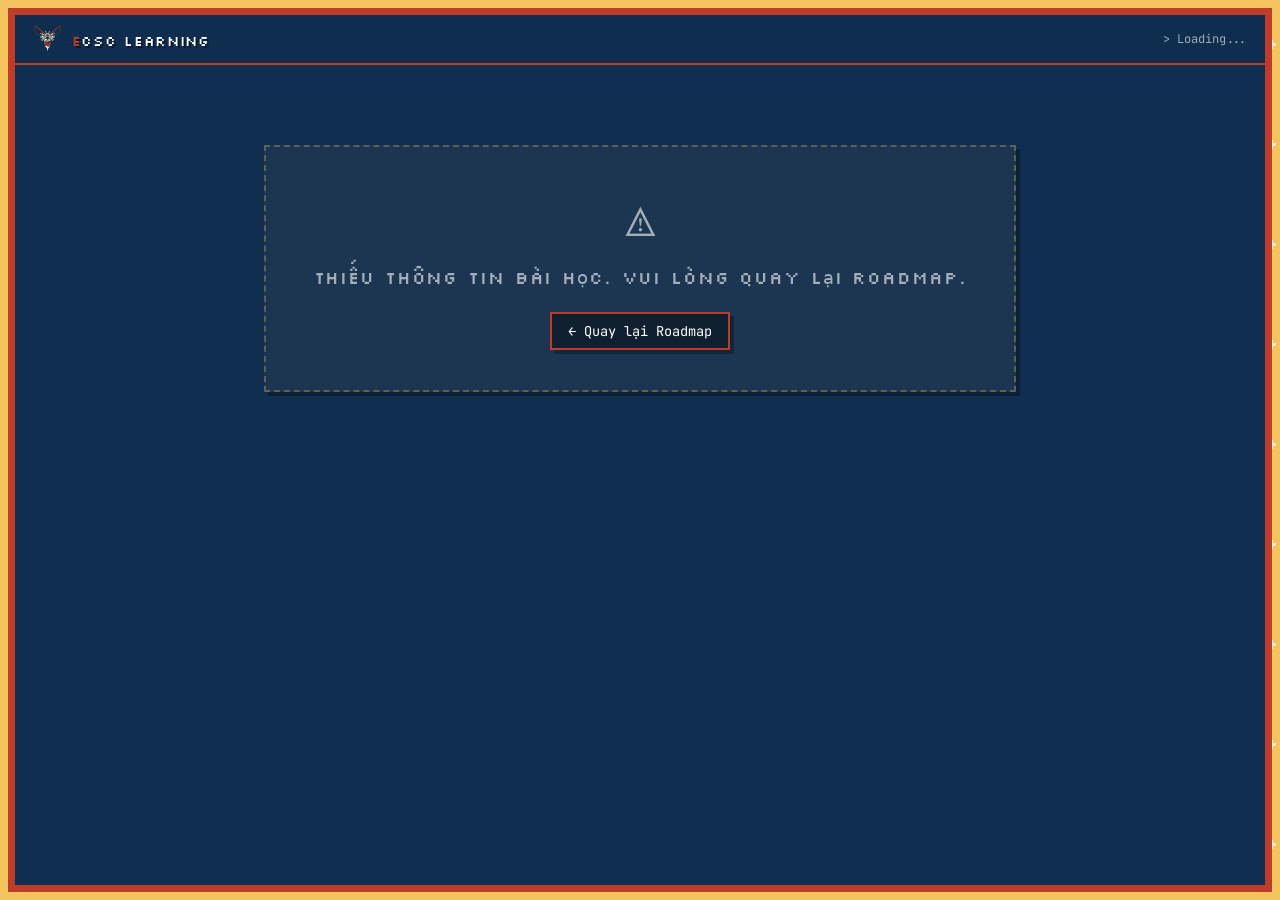
==== lesson.html @ df9f0fd7 "1st commit" ====
<!DOCTYPE html>
<html lang="vi">

<head>
    <meta charset="UTF-8">
    <meta name="viewport" content="width=device-width, initial-scale=1.0">
    <title>ECSC — Bài Giảng</title>
    <meta name="description" content="Bài giảng học tập — CLB ECSC EPU">

    <!-- Favicons -->
    <link rel="apple-touch-icon" sizes="180x180" href="assets/favicons/apple-touch-icon.png">
    <link rel="icon" type="image/png" sizes="32x32" href="assets/favicons/favicon-32x32.png">
    <link rel="icon" type="image/png" sizes="16x16" href="assets/favicons/favicon-16x16.png">
    <link rel="shortcut icon" href="assets/favicons/favicon.ico">

    <!-- Google Fonts -->
    <link rel="preconnect" href="https://fonts.googleapis.com">
    <link rel="preconnect" href="https://fonts.gstatic.com" crossorigin>
    <link href="https://fonts.googleapis.com/css2?family=JetBrains+Mono:wght@400;700&family=Silkscreen:wght@400;700&display=swap"
        rel="stylesheet">

    <!-- CSS -->
    <link rel="stylesheet" href="css/variables.css">
    <link rel="stylesheet" href="css/components.css">
    <link rel="stylesheet" href="css/lesson.css">
</head>

<body>
    <div class="outer-border">
        <div class="inner-border">

            <!-- Particles background -->
            <canvas id="bg-canvas" style="position:fixed;inset:0;width:100%;height:100%;pointer-events:none;z-index:0;opacity:0.4;"></canvas>

            <!-- Top Bar -->
            <div class="top-bar">
                <a href="index.html" class="top-bar__logo">
                    <img src="assets/logo.svg" alt="ECSC Logo">
                    <span class="top-bar__logo-text">
                        <span class="red">E</span>CSC Learning
                    </span>
                </a>
                <nav class="breadcrumb" id="breadcrumb">
                    <span class="breadcrumb__item">> Loading...</span>
                </nav>
            </div>

            <!-- Lesson Content -->
            <div class="lesson-page">
                <div class="lesson-content" id="lessonContent">
                    <!-- Populated by JS -->
                </div>
            </div>

        </div>
    </div>

    <!-- JS -->
    <script src="js/utils.js"></script>
    <script src="js/particles.js"></script>
    <script src="js/lesson-page.js"></script>
</body>

</html>
---- css/variables.css ----
/* ======================================
   ECSC Design System — Variables
   Inherited from CLB ECSC original website
   ====================================== */

:root {
  /* ── Core Palette ── */
  --bg-navy: #102e50;
  --bg-navy-dark: #0b1f38;
  --bg-navy-light: #163d6a;
  --bg-navy-transparent: rgba(16, 46, 80, 0.95);

  --border-yellow: #f5c45e;
  --border-yellow-dim: rgba(245, 196, 94, 0.3);
  --border-yellow-glow: rgba(245, 196, 94, 0.15);

  --accent-orange: #e78b48;

  --border-red: #be3d2a;
  --border-red-dim: rgba(190, 61, 42, 0.3);
  --border-red-glow: rgba(190, 61, 42, 0.15);

  --text-white: #ffffff;
  --text-dim: rgba(255, 255, 255, 0.6);
  --text-muted: rgba(255, 255, 255, 0.35);

  /* ── Node Status Colors ── */
  --status-available: #f5c45e;
  --status-locked: rgba(255, 255, 255, 0.15);
  --status-completed: #4ecdc4;
  --status-in-progress: #e78b48;

  /* ── Blue Team / Red Team / General accents ── */
  --accent-blue: #4ea8de;
  --accent-blue-dim: rgba(78, 168, 222, 0.3);
  --accent-red: #be3d2a;
  --accent-purple: #9d4edd;
  --accent-purple-dim: rgba(157, 78, 221, 0.3);

  /* ── Typography ── */
  --font-heading: 'Silkscreen', cursive;
  --font-mono: 'JetBrains Mono', monospace;

  /* ── Spacing ── */
  --space-xs: 4px;
  --space-sm: 8px;
  --space-md: 16px;
  --space-lg: 24px;
  --space-xl: 40px;
  --space-2xl: 64px;

  /* ── Pixel Art Shadows ── */
  --shadow-pixel: 4px 4px 0px rgba(0, 0, 0, 0.3);
  --shadow-pixel-lg: 6px 6px 0px rgba(0, 0, 0, 0.3);
  --shadow-pixel-hover: 8px 8px 0px rgba(0, 0, 0, 0.4);
  --shadow-glow-yellow: 0 0 20px rgba(245, 196, 94, 0.3);
  --shadow-glow-red: 0 0 20px rgba(190, 61, 42, 0.3);

  /* ── Border ── */
  --border-outer: clamp(4px, 0.6vw, 13px);
  --border-radius-sm: 0px; /* pixel art = no radius */

  /* ── Canvas ── */
  --canvas-grid-dot: rgba(245, 196, 94, 0.15);
  --canvas-grid-line: rgba(245, 196, 94, 0.08);

  /* ── Transitions ── */
  --transition-fast: 0.15s ease;
  --transition-normal: 0.3s ease;
  --transition-slow: 0.5s ease;

  /* ── Node Dimensions ── */
  --node-width: 280px;
  --node-min-height: 100px;
  --node-padding: 16px 20px;
}
---- css/components.css ----
/* ======================================
   Shared Components
   Breadcrumb, nav bar, buttons
   ====================================== */

/* ── Base Reset (shared) ── */
* {
  box-sizing: border-box;
  margin: 0;
  padding: 0;
}

body {
  background-color: var(--border-yellow);
  background-image: url("data:image/svg+xml,%3Csvg xmlns='http://www.w3.org/2000/svg' width='100' height='100'%3E%3Crect x='18' y='10' width='4' height='4' fill='white' /%3E%3Crect x='14' y='14' width='12' height='4' fill='white' /%3E%3Crect x='18' y='18' width='4' height='4' fill='white' /%3E%3Crect x='70' y='40' width='3' height='3' fill='white' opacity='0.7'/%3E%3Crect x='67' y='43' width='9' height='3' fill='white' opacity='0.7'/%3E%3Crect x='70' y='46' width='3' height='3' fill='white' opacity='0.7'/%3E%3Crect x='40' y='80' width='4' height='4' fill='white' opacity='0.5'/%3E%3C/svg%3E");
  height: 100vh;
  padding: var(--border-outer);
  font-family: var(--font-mono);
  color: var(--text-white);
  overflow: hidden;
}

/* ── Outer/Inner Border (ECSC signature) ── */
.outer-border {
  background-color: var(--border-red);
  width: 100%;
  height: 100%;
  padding: var(--border-outer);
}

.inner-border {
  background-color: var(--bg-navy);
  width: 100%;
  height: 100%;
  display: flex;
  flex-direction: column;
  position: relative;
  overflow: hidden;
}

/* ── Top Bar ── */
.top-bar {
  display: flex;
  align-items: center;
  justify-content: space-between;
  padding: 10px 18px;
  background: var(--bg-navy-transparent);
  border-bottom: 2px solid var(--border-red);
  z-index: 50;
  flex-shrink: 0;
}

.top-bar__logo {
  display: flex;
  align-items: center;
  gap: 10px;
  text-decoration: none;
}

.top-bar__logo img {
  height: 28px;
  width: auto;
}

.top-bar__logo-text {
  font-family: var(--font-heading);
  font-size: 14px;
  color: var(--text-white);
  letter-spacing: 0.05em;
  text-shadow: 2px 2px 0px rgba(0, 0, 0, 0.4);
  transform: translateY(2px);
}

.top-bar__logo-text .red {
  color: var(--border-red);
}

.red-text {
  color: var(--border-red);
}

.yellow-text {
  color: var(--border-yellow);
}

.white-text {
  color: var(--text-white);
}

/* ── Breadcrumb ── */
.breadcrumb {
  display: flex;
  align-items: center;
  gap: 6px;
  font-size: 12px;
  color: var(--text-muted);
}

.breadcrumb__item {
  color: var(--text-dim);
  text-decoration: none;
  transition: color var(--transition-fast);
  cursor: pointer;
}

.breadcrumb__item:hover {
  color: var(--border-yellow);
}

.breadcrumb__item--active {
  color: var(--border-yellow);
  cursor: default;
}

.breadcrumb__sep {
  color: var(--text-muted);
  font-size: 10px;
}

/* ── View Title (shown on canvas) ── */
.view-title {
  font-family: var(--font-heading);
  font-size: clamp(2rem, 5vw, 3.5rem);
  color: var(--text-white);
  letter-spacing: 0.1em;
  text-shadow: 4px 4px 0px rgba(0, 0, 0, 0.6);
  pointer-events: none;
  white-space: nowrap;
  animation: hackerGlitch 0.8s cubic-bezier(0.25, 0.46, 0.45, 0.94) both;
}

.view-title--sub {
  border: 4px solid var(--border-yellow);
  padding: 16px 40px;
  background-color: rgba(10, 20, 30, 0.8);
  display: inline-block;
}

.view-title--blueteam {
  border-color: var(--accent-blue);
}

.view-title--redteam {
  border-color: var(--accent-red);
}

/* ── Hacker Glitch Animation ── */
@keyframes hackerGlitch {
  0% {
    opacity: 0;
    transform: translate(-20px, 5px) skewX(-20deg);
    text-shadow: 5px 0 var(--border-red), -5px 0 var(--border-yellow);
  }

  15% {
    opacity: 1;
    transform: translate(15px, -3px) skewX(15deg);
    text-shadow: -4px 0 var(--border-red), 4px 0 var(--border-yellow);
  }

  30% {
    transform: translate(-10px, 2px) skewX(-10deg);
    text-shadow: 3px 0 var(--border-red), -3px 0 var(--border-yellow);
  }

  45% {
    transform: translate(5px, -1px) skewX(5deg);
  }

  60% {
    transform: translate(0, 0) skewX(0deg);
    text-shadow: 4px 4px 0px rgba(0, 0, 0, 0.6);
  }

  100% {
    opacity: 1;
    transform: translate(0, 0);
    text-shadow: 4px 4px 0px rgba(0, 0, 0, 0.6);
  }
}

/* ── Cursor Blink ── */
@keyframes cursorBlink {

  0%,
  100% {
    opacity: 1;
  }

  50% {
    opacity: 0;
  }
}

/* ── Scrollbar (for lesson page) ── */
.inner-border::-webkit-scrollbar {
  width: 10px;
}

.inner-border::-webkit-scrollbar-track {
  background: var(--bg-navy);
  border-left: 2px solid var(--border-red);
}

.inner-border::-webkit-scrollbar-thumb {
  background: var(--border-yellow);
}

.inner-border::-webkit-scrollbar-thumb:hover {
  background: #ffdb85;
}

/* ── Responsive ── */
@media (max-width: 768px) {
  .top-bar {
    padding: 8px 12px;
  }

  .top-bar__logo img {
    height: 22px;
  }

  .top-bar__logo-text {
    font-size: 12px;
  }

  .breadcrumb {
    font-size: 11px;
  }
}
/* ── Mobile Blocker ── */
.mobile-blocker {
  display: none;
  position: fixed;
  top: 0; left: 0; right: 0; bottom: 0;
  background-color: var(--bg-navy-dark);
  z-index: 9999;
  justify-content: center;
  align-items: center;
  text-align: center;
  padding: 20px;
}

.mobile-blocker__content {
  max-width: 400px;
  border: 4px solid var(--border-yellow);
  padding: 40px 20px;
  background: rgba(16, 46, 80, 0.95);
  box-shadow: 0 0 20px var(--border-yellow-glow);
}

.mobile-blocker__icon {
  font-size: 4rem;
  color: var(--border-yellow);
  margin-bottom: 24px;
}

.mobile-blocker h2 {
  font-family: var(--font-heading);
  color: var(--border-yellow);
  margin-bottom: 16px;
  font-size: 1.5rem;
  letter-spacing: 2px;
}

.mobile-blocker p {
  color: var(--text-dim);
  font-size: 0.9rem;
  line-height: 1.6;
  font-family: 'JetBrains Mono', monospace;
}

@media (max-width: 768px) {
  .mobile-blocker {
    display: flex;
  }
}
---- css/lesson.css ----
/* ======================================
   Lesson Page Styles
   ====================================== */

/* 
 * Override components.css fixed-height layout to allow scrolling.
 * components.css sets body/outer/inner to height:100vh/100%/100% + overflow:hidden
 * which is correct for the canvas page but blocks scrolling here.
 * We use !important + vh units to break free from the percentage chain.
 */
html {
  height: auto !important;
}

body {
  height: auto !important;
  min-height: 100vh;
  overflow: visible !important;
  padding: var(--border-outer);
}

.outer-border {
  height: auto !important;
  min-height: calc(100vh - 2 * var(--border-outer));
}

.inner-border {
  height: auto !important;
  min-height: calc(100vh - 4 * var(--border-outer));
  overflow: visible !important;
}

.lesson-page {
  display: flex;
  flex-direction: column;
  min-height: calc(100% - 52px);
}

.lesson-content {
  flex: 1;
  max-width: 800px;
  margin: 0 auto;
  padding: var(--space-xl) var(--space-lg);
  width: 100%;
  position: relative;
  z-index: 1;
}

/* Header */
.lesson-header {
  margin-bottom: var(--space-xl);
  padding-bottom: var(--space-lg);
  border-bottom: 2px solid var(--border-red);
}

.lesson-header__icon { font-size: 36px; margin-bottom: var(--space-md); display: block; }

.lesson-header__title {
  font-family: var(--font-heading);
  font-size: clamp(1.5rem, 4vw, 2.5rem);
  color: var(--text-white);
  letter-spacing: 0.05em;
  text-shadow: 4px 4px 0px rgba(0,0,0,0.6);
  margin-bottom: var(--space-sm);
}

.lesson-header__course {
  font-size: 13px;
  color: var(--border-yellow);
  letter-spacing: 0.05em;
}

/* Body */
.lesson-body {
  font-size: 1rem;
  line-height: 1.8;
  color: #f0f0f0;
  margin-bottom: var(--space-xl);
}

.lesson-body p { margin-bottom: var(--space-md); }

.lesson-body h2 {
  font-family: var(--font-heading);
  font-size: 1.3rem;
  color: var(--border-yellow);
  margin: var(--space-lg) 0 var(--space-md);
  text-shadow: 2px 2px 0px rgba(0,0,0,0.4);
}

.lesson-body code {
  background: rgba(0,0,0,0.4);
  padding: 2px 6px;
  font-family: var(--font-mono);
  font-size: 0.9em;
  color: var(--border-yellow);
  border: 1px solid var(--border-yellow-dim);
}

.lesson-body pre {
  background: rgba(0,0,0,0.5);
  border: 2px solid var(--border-red-dim);
  padding: var(--space-md);
  overflow-x: auto;
  margin: var(--space-md) 0;
  box-shadow: var(--shadow-pixel);
}

.lesson-body pre code { background: none; border: none; padding: 0; color: var(--text-white); }

.lesson-body li::marker { color: var(--border-yellow); }

/* Placeholder */
.lesson-placeholder {
  padding: var(--space-xl);
  background: rgba(245,196,94,0.05);
  border: 2px dashed var(--border-yellow-dim);
  text-align: center;
  margin: var(--space-xl) 0;
  box-shadow: var(--shadow-pixel);
}

.lesson-placeholder__icon { font-size: 48px; margin-bottom: var(--space-md); display: block; opacity: 0.6; }

.lesson-placeholder__text {
  font-family: var(--font-heading);
  font-size: 1.1rem;
  color: var(--text-dim);
  letter-spacing: 0.05em;
}

.lesson-placeholder__subtext {
  font-size: 0.85rem;
  color: var(--text-muted);
  margin-top: var(--space-sm);
}

/* Resources */
.lesson-resources {
  margin-top: var(--space-xl);
  padding-top: var(--space-lg);
  border-top: 1px dashed rgba(255,255,255,0.15);
}

.lesson-resources__title {
  font-family: var(--font-heading);
  font-size: 1rem;
  color: var(--border-yellow);
  margin-bottom: var(--space-md);
}

.resource-link {
  display: flex;
  align-items: center;
  gap: var(--space-sm);
  padding: var(--space-sm) var(--space-md);
  margin-bottom: var(--space-sm);
  background: rgba(0,0,0,0.3);
  border: 1px solid var(--border-red-dim);
  color: var(--text-white);
  text-decoration: none;
  font-size: 0.9rem;
  transition: all var(--transition-normal);
  box-shadow: 2px 2px 0px rgba(0,0,0,0.2);
}

.resource-link:hover {
  background: var(--border-red-glow);
  border-color: var(--border-red);
  transform: translateX(4px);
}

/* Back Button */
.lesson-back {
  display: inline-flex;
  align-items: center;
  gap: var(--space-sm);
  padding: var(--space-sm) var(--space-md);
  margin-top: var(--space-xl);
  background: rgba(0,0,0,0.4);
  border: 2px solid var(--border-red);
  color: var(--text-white);
  text-decoration: none;
  font-family: var(--font-mono);
  font-size: 0.85rem;
  transition: all var(--transition-normal);
  box-shadow: var(--shadow-pixel);
}

.lesson-back:hover {
  background: var(--border-red);
  transform: translateY(-3px);
  box-shadow: var(--shadow-pixel-hover);
}

@media (max-width: 768px) {
  .lesson-content { padding: var(--space-lg) var(--space-md); }
  .lesson-header__title { font-size: 1.4rem; }
}
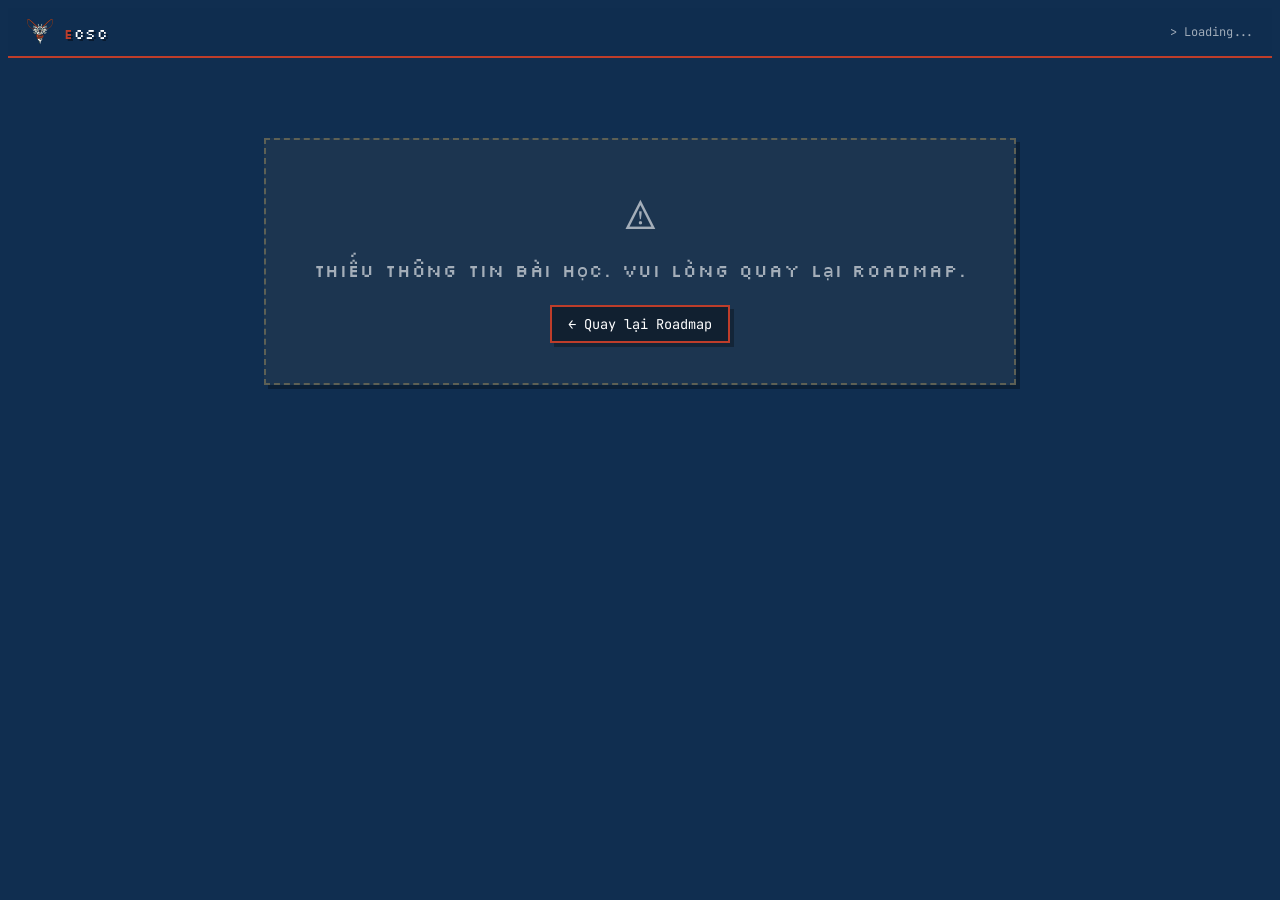
==== commit 7d856e9e: "refactor: implement page transition system and standardize CSS formatting across project files" ====
--- a/lesson.html
+++ b/lesson.html
@@ -1,64 +1,91 @@
-<!DOCTYPE html>
+<!doctype html>
 <html lang="vi">
-
-<head>
-    <meta charset="UTF-8">
-    <meta name="viewport" content="width=device-width, initial-scale=1.0">
+  <head>
+    <meta charset="UTF-8" />
+    <meta name="viewport" content="width=device-width, initial-scale=1.0" />
     <title>ECSC — Bài Giảng</title>
-    <meta name="description" content="Bài giảng học tập — CLB ECSC EPU">
+    <meta name="description" content="Bài giảng học tập — CLB ECSC EPU" />
 
     <!-- Favicons -->
-    <link rel="apple-touch-icon" sizes="180x180" href="assets/favicons/apple-touch-icon.png">
-    <link rel="icon" type="image/png" sizes="32x32" href="assets/favicons/favicon-32x32.png">
-    <link rel="icon" type="image/png" sizes="16x16" href="assets/favicons/favicon-16x16.png">
-    <link rel="shortcut icon" href="assets/favicons/favicon.ico">
+    <link
+      rel="apple-touch-icon"
+      sizes="180x180"
+      href="assets/favicons/apple-touch-icon.png"
+    />
+    <link
+      rel="icon"
+      type="image/png"
+      sizes="32x32"
+      href="assets/favicons/favicon-32x32.png"
+    />
+    <link
+      rel="icon"
+      type="image/png"
+      sizes="16x16"
+      href="assets/favicons/favicon-16x16.png"
+    />
+    <link rel="shortcut icon" href="assets/favicons/favicon.ico" />
 
     <!-- Google Fonts -->
-    <link rel="preconnect" href="https://fonts.googleapis.com">
-    <link rel="preconnect" href="https://fonts.gstatic.com" crossorigin>
-    <link href="https://fonts.googleapis.com/css2?family=JetBrains+Mono:wght@400;700&family=Silkscreen:wght@400;700&display=swap"
-        rel="stylesheet">
+    <link rel="preconnect" href="https://fonts.googleapis.com" />
+    <link rel="preconnect" href="https://fonts.gstatic.com" crossorigin />
+    <link
+      href="https://fonts.googleapis.com/css2?family=JetBrains+Mono:wght@400;700&family=Silkscreen:wght@400;700&display=swap"
+      rel="stylesheet"
+    />
 
     <!-- CSS -->
-    <link rel="stylesheet" href="css/variables.css">
-    <link rel="stylesheet" href="css/components.css">
-    <link rel="stylesheet" href="css/lesson.css">
-</head>
+    <link rel="stylesheet" href="css/variables.css" />
+    <link rel="stylesheet" href="css/components.css" />
+    <link rel="stylesheet" href="css/lesson.css" />
+  </head>
 
-<body>
+  <body>
+    <!-- Page Transition Overlay -->
+    <div id="page-transition" class="page-transition is-loading"></div>
+
     <div class="outer-border">
-        <div class="inner-border">
+      <div class="inner-border">
+        <!-- Particles background -->
+        <canvas
+          id="bg-canvas"
+          style="
+            position: fixed;
+            inset: 0;
+            width: 100%;
+            height: 100%;
+            pointer-events: none;
+            z-index: 0;
+            opacity: 0.4;
+          "
+        ></canvas>
 
-            <!-- Particles background -->
-            <canvas id="bg-canvas" style="position:fixed;inset:0;width:100%;height:100%;pointer-events:none;z-index:0;opacity:0.4;"></canvas>
+        <!-- Top Bar -->
+        <div class="top-bar">
+          <a href="https://ecsc-epu.github.io" class="top-bar__logo">
+            <img src="assets/logo.svg" alt="ECSC Logo" />
+            <span class="top-bar__logo-text">
+              <span class="red">E</span>CSC
+            </span>
+          </a>
+          <nav class="breadcrumb" id="breadcrumb">
+            <span class="breadcrumb__item">> Loading...</span>
+          </nav>
+        </div>
 
-            <!-- Top Bar -->
-            <div class="top-bar">
-                <a href="index.html" class="top-bar__logo">
-                    <img src="assets/logo.svg" alt="ECSC Logo">
-                    <span class="top-bar__logo-text">
-                        <span class="red">E</span>CSC Learning
-                    </span>
-                </a>
-                <nav class="breadcrumb" id="breadcrumb">
-                    <span class="breadcrumb__item">> Loading...</span>
-                </nav>
-            </div>
-
-            <!-- Lesson Content -->
-            <div class="lesson-page">
-                <div class="lesson-content" id="lessonContent">
-                    <!-- Populated by JS -->
-                </div>
-            </div>
-
+        <!-- Lesson Content -->
+        <div class="lesson-page">
+          <div class="lesson-content" id="lessonContent">
+            <!-- Populated by JS -->
+          </div>
         </div>
+      </div>
     </div>
 
     <!-- JS -->
+    <script src="js/transition.js"></script>
     <script src="js/utils.js"></script>
     <script src="js/particles.js"></script>
     <script src="js/lesson-page.js"></script>
-</body>
-
+  </body>
 </html>
--- a/css/variables.css
+++ b/css/variables.css
@@ -38,8 +38,8 @@
   --accent-purple-dim: rgba(157, 78, 221, 0.3);
 
   /* ── Typography ── */
-  --font-heading: 'Silkscreen', cursive;
-  --font-mono: 'JetBrains Mono', monospace;
+  --font-heading: "Silkscreen", cursive;
+  --font-mono: "JetBrains Mono", monospace;
 
   /* ── Spacing ── */
   --space-xs: 4px;
--- a/css/components.css
+++ b/css/components.css
@@ -11,10 +11,8 @@
 }
 
 body {
-  background-color: var(--border-yellow);
-  background-image: url("data:image/svg+xml,%3Csvg xmlns='http://www.w3.org/2000/svg' width='100' height='100'%3E%3Crect x='18' y='10' width='4' height='4' fill='white' /%3E%3Crect x='14' y='14' width='12' height='4' fill='white' /%3E%3Crect x='18' y='18' width='4' height='4' fill='white' /%3E%3Crect x='70' y='40' width='3' height='3' fill='white' opacity='0.7'/%3E%3Crect x='67' y='43' width='9' height='3' fill='white' opacity='0.7'/%3E%3Crect x='70' y='46' width='3' height='3' fill='white' opacity='0.7'/%3E%3Crect x='40' y='80' width='4' height='4' fill='white' opacity='0.5'/%3E%3C/svg%3E");
+  background-color: var(--bg-navy);
   height: 100vh;
-  padding: var(--border-outer);
   font-family: var(--font-mono);
   color: var(--text-white);
   overflow: hidden;
@@ -22,10 +20,8 @@
 
 /* ── Outer/Inner Border (ECSC signature) ── */
 .outer-border {
-  background-color: var(--border-red);
   width: 100%;
   height: 100%;
-  padding: var(--border-outer);
 }
 
 .inner-border {
@@ -149,18 +145,24 @@
   0% {
     opacity: 0;
     transform: translate(-20px, 5px) skewX(-20deg);
-    text-shadow: 5px 0 var(--border-red), -5px 0 var(--border-yellow);
+    text-shadow:
+      5px 0 var(--border-red),
+      -5px 0 var(--border-yellow);
   }
 
   15% {
     opacity: 1;
     transform: translate(15px, -3px) skewX(15deg);
-    text-shadow: -4px 0 var(--border-red), 4px 0 var(--border-yellow);
+    text-shadow:
+      -4px 0 var(--border-red),
+      4px 0 var(--border-yellow);
   }
 
   30% {
     transform: translate(-10px, 2px) skewX(-10deg);
-    text-shadow: 3px 0 var(--border-red), -3px 0 var(--border-yellow);
+    text-shadow:
+      3px 0 var(--border-red),
+      -3px 0 var(--border-yellow);
   }
 
   45% {
@@ -181,7 +183,6 @@
 
 /* ── Cursor Blink ── */
 @keyframes cursorBlink {
-
   0%,
   100% {
     opacity: 1;
@@ -232,7 +233,10 @@
 .mobile-blocker {
   display: none;
   position: fixed;
-  top: 0; left: 0; right: 0; bottom: 0;
+  top: 0;
+  left: 0;
+  right: 0;
+  bottom: 0;
   background-color: var(--bg-navy-dark);
   z-index: 9999;
   justify-content: center;
@@ -267,7 +271,7 @@
   color: var(--text-dim);
   font-size: 0.9rem;
   line-height: 1.6;
-  font-family: 'JetBrains Mono', monospace;
+  font-family: "JetBrains Mono", monospace;
 }
 
 @media (max-width: 768px) {
@@ -275,3 +279,22 @@
     display: flex;
   }
 }
+
+/* ── Page Transition ── */
+.page-transition {
+  position: fixed;
+  top: 0;
+  left: 0;
+  width: 100vw;
+  height: 100vh;
+  background-color: var(--bg-navy);
+  z-index: 999999;
+  transition: opacity 0.4s cubic-bezier(0.4, 0, 0.2, 1);
+  pointer-events: none;
+  opacity: 0;
+}
+
+.page-transition.is-loading {
+  opacity: 1;
+  pointer-events: all;
+}
--- a/css/lesson.css
+++ b/css/lesson.css
@@ -53,14 +53,18 @@
   border-bottom: 2px solid var(--border-red);
 }
 
-.lesson-header__icon { font-size: 36px; margin-bottom: var(--space-md); display: block; }
+.lesson-header__icon {
+  font-size: 36px;
+  margin-bottom: var(--space-md);
+  display: block;
+}
 
 .lesson-header__title {
   font-family: var(--font-heading);
   font-size: clamp(1.5rem, 4vw, 2.5rem);
   color: var(--text-white);
   letter-spacing: 0.05em;
-  text-shadow: 4px 4px 0px rgba(0,0,0,0.6);
+  text-shadow: 4px 4px 0px rgba(0, 0, 0, 0.6);
   margin-bottom: var(--space-sm);
 }
 
@@ -78,18 +82,20 @@
   margin-bottom: var(--space-xl);
 }
 
-.lesson-body p { margin-bottom: var(--space-md); }
+.lesson-body p {
+  margin-bottom: var(--space-md);
+}
 
 .lesson-body h2 {
   font-family: var(--font-heading);
   font-size: 1.3rem;
   color: var(--border-yellow);
   margin: var(--space-lg) 0 var(--space-md);
-  text-shadow: 2px 2px 0px rgba(0,0,0,0.4);
+  text-shadow: 2px 2px 0px rgba(0, 0, 0, 0.4);
 }
 
 .lesson-body code {
-  background: rgba(0,0,0,0.4);
+  background: rgba(0, 0, 0, 0.4);
   padding: 2px 6px;
   font-family: var(--font-mono);
   font-size: 0.9em;
@@ -98,7 +104,7 @@
 }
 
 .lesson-body pre {
-  background: rgba(0,0,0,0.5);
+  background: rgba(0, 0, 0, 0.5);
   border: 2px solid var(--border-red-dim);
   padding: var(--space-md);
   overflow-x: auto;
@@ -106,21 +112,33 @@
   box-shadow: var(--shadow-pixel);
 }
 
-.lesson-body pre code { background: none; border: none; padding: 0; color: var(--text-white); }
-
-.lesson-body li::marker { color: var(--border-yellow); }
+.lesson-body pre code {
+  background: none;
+  border: none;
+  padding: 0;
+  color: var(--text-white);
+}
+
+.lesson-body li::marker {
+  color: var(--border-yellow);
+}
 
 /* Placeholder */
 .lesson-placeholder {
   padding: var(--space-xl);
-  background: rgba(245,196,94,0.05);
+  background: rgba(245, 196, 94, 0.05);
   border: 2px dashed var(--border-yellow-dim);
   text-align: center;
   margin: var(--space-xl) 0;
   box-shadow: var(--shadow-pixel);
 }
 
-.lesson-placeholder__icon { font-size: 48px; margin-bottom: var(--space-md); display: block; opacity: 0.6; }
+.lesson-placeholder__icon {
+  font-size: 48px;
+  margin-bottom: var(--space-md);
+  display: block;
+  opacity: 0.6;
+}
 
 .lesson-placeholder__text {
   font-family: var(--font-heading);
@@ -139,7 +157,7 @@
 .lesson-resources {
   margin-top: var(--space-xl);
   padding-top: var(--space-lg);
-  border-top: 1px dashed rgba(255,255,255,0.15);
+  border-top: 1px dashed rgba(255, 255, 255, 0.15);
 }
 
 .lesson-resources__title {
@@ -155,13 +173,13 @@
   gap: var(--space-sm);
   padding: var(--space-sm) var(--space-md);
   margin-bottom: var(--space-sm);
-  background: rgba(0,0,0,0.3);
+  background: rgba(0, 0, 0, 0.3);
   border: 1px solid var(--border-red-dim);
   color: var(--text-white);
   text-decoration: none;
   font-size: 0.9rem;
   transition: all var(--transition-normal);
-  box-shadow: 2px 2px 0px rgba(0,0,0,0.2);
+  box-shadow: 2px 2px 0px rgba(0, 0, 0, 0.2);
 }
 
 .resource-link:hover {
@@ -177,7 +195,7 @@
   gap: var(--space-sm);
   padding: var(--space-sm) var(--space-md);
   margin-top: var(--space-xl);
-  background: rgba(0,0,0,0.4);
+  background: rgba(0, 0, 0, 0.4);
   border: 2px solid var(--border-red);
   color: var(--text-white);
   text-decoration: none;
@@ -194,6 +212,10 @@
 }
 
 @media (max-width: 768px) {
-  .lesson-content { padding: var(--space-lg) var(--space-md); }
-  .lesson-header__title { font-size: 1.4rem; }
-}
+  .lesson-content {
+    padding: var(--space-lg) var(--space-md);
+  }
+  .lesson-header__title {
+    font-size: 1.4rem;
+  }
+}
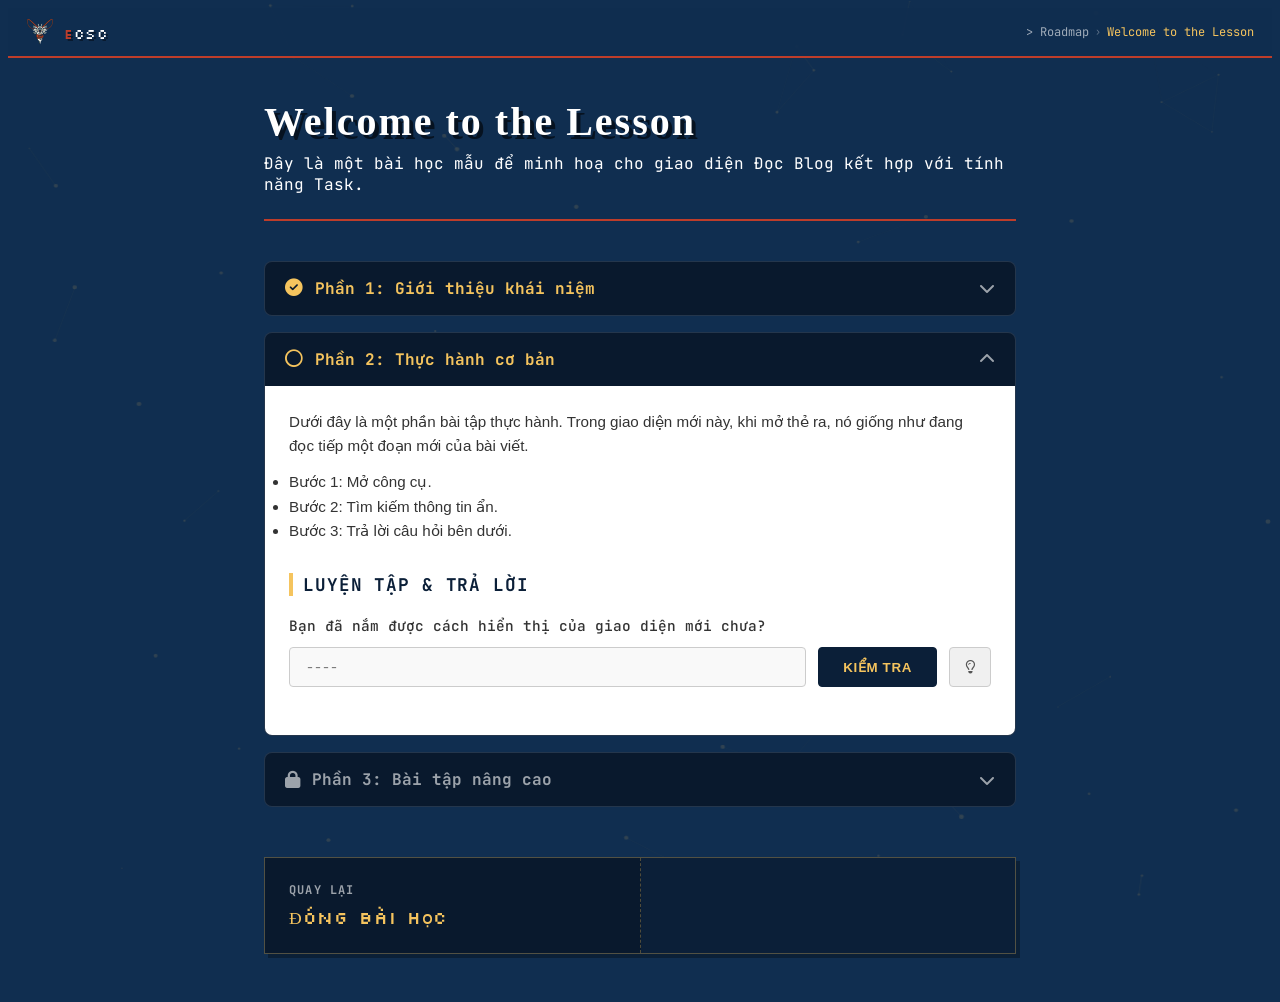
==== commit 4a2e9c27: "feat: implement lesson navigation map and integrate FontAwesome into the lesson viewer" ====
--- a/lesson.html
+++ b/lesson.html
@@ -32,6 +32,12 @@
     <link
       href="https://fonts.googleapis.com/css2?family=JetBrains+Mono:wght@400;700&family=Silkscreen:wght@400;700&display=swap"
       rel="stylesheet"
+    />
+
+    <!-- FontAwesome -->
+    <link
+      rel="stylesheet"
+      href="https://cdnjs.cloudflare.com/ajax/libs/font-awesome/6.4.0/css/all.min.css"
     />
 
     <!-- CSS -->
@@ -86,6 +92,7 @@
     <script src="js/transition.js"></script>
     <script src="js/utils.js"></script>
     <script src="js/particles.js"></script>
+    <script src="data/lesson-nav-map.js"></script>
     <script src="js/lesson-page.js"></script>
   </body>
 </html>
--- a/css/components.css
+++ b/css/components.css
@@ -227,56 +227,6 @@
 
   .breadcrumb {
     font-size: 11px;
-  }
-}
-/* ── Mobile Blocker ── */
-.mobile-blocker {
-  display: none;
-  position: fixed;
-  top: 0;
-  left: 0;
-  right: 0;
-  bottom: 0;
-  background-color: var(--bg-navy-dark);
-  z-index: 9999;
-  justify-content: center;
-  align-items: center;
-  text-align: center;
-  padding: 20px;
-}
-
-.mobile-blocker__content {
-  max-width: 400px;
-  border: 4px solid var(--border-yellow);
-  padding: 40px 20px;
-  background: rgba(16, 46, 80, 0.95);
-  box-shadow: 0 0 20px var(--border-yellow-glow);
-}
-
-.mobile-blocker__icon {
-  font-size: 4rem;
-  color: var(--border-yellow);
-  margin-bottom: 24px;
-}
-
-.mobile-blocker h2 {
-  font-family: var(--font-heading);
-  color: var(--border-yellow);
-  margin-bottom: 16px;
-  font-size: 1.5rem;
-  letter-spacing: 2px;
-}
-
-.mobile-blocker p {
-  color: var(--text-dim);
-  font-size: 0.9rem;
-  line-height: 1.6;
-  font-family: "JetBrains Mono", monospace;
-}
-
-@media (max-width: 768px) {
-  .mobile-blocker {
-    display: flex;
   }
 }
 
--- a/css/lesson.css
+++ b/css/lesson.css
@@ -219,3 +219,288 @@
     font-size: 1.4rem;
   }
 }
+
+/* ── TryHackMe Style Tasks ── */
+.lesson-tasks {
+  display: flex;
+  flex-direction: column;
+  gap: 16px;
+  margin-top: 24px;
+  margin-bottom: 40px;
+}
+
+.task-block {
+  background: var(--bg-navy-dark);
+  border: 1px solid rgba(255, 255, 255, 0.1);
+  border-radius: 8px;
+  overflow: hidden;
+  transition: all 0.3s ease;
+}
+
+.task-header {
+  display: flex;
+  justify-content: space-between;
+  align-items: center;
+  padding: 16px 20px;
+  background: rgba(0, 0, 0, 0.2);
+  cursor: pointer;
+  transition: background 0.2s ease;
+}
+
+.task-header:hover {
+  background: rgba(0, 0, 0, 0.4);
+}
+
+.task-title-wrap {
+  display: flex;
+  align-items: center;
+  gap: 12px;
+}
+
+.task-status-icon {
+  font-size: 1.1rem;
+}
+
+.task-block--completed .task-status-icon {
+  color: var(--status-available);
+}
+
+.task-block--active .task-status-icon {
+  color: var(--border-yellow);
+}
+
+.task-block--locked .task-status-icon {
+  color: var(--text-dim);
+}
+
+.task-title {
+  color: var(--status-available);
+  font-weight: bold;
+  font-family: var(--font-mono);
+}
+
+.task-subtitle {
+  color: var(--text-white);
+  font-weight: 500;
+}
+
+.task-block--active .task-title {
+  color: var(--border-yellow);
+}
+
+.task-block--locked .task-title {
+  color: var(--text-dim);
+}
+
+.task-toggle-icon {
+  color: var(--text-dim);
+  transition: transform 0.3s ease;
+}
+
+.task-body {
+  max-height: 0;
+  overflow: hidden;
+  opacity: 0;
+  transition:
+    max-height 0.4s ease,
+    opacity 0.3s ease,
+    padding 0.3s ease;
+  background: #ffffff;
+  color: #333333;
+}
+
+.task-block--expanded .task-body {
+  max-height: 2000px;
+  opacity: 1;
+  padding: 24px;
+}
+
+.task-block--expanded .task-toggle-icon {
+  transform: rotate(180deg);
+}
+
+.task-content {
+  font-family: "Inter", sans-serif;
+  line-height: 1.6;
+  margin-bottom: 30px;
+  font-size: 0.95rem;
+}
+
+.task-content p {
+  margin-bottom: 12px;
+}
+
+.btn-view-site {
+  background-color: #a4e135;
+  color: #1a1a1a;
+  border: none;
+  padding: 8px 16px;
+  border-radius: 4px;
+  font-weight: bold;
+  cursor: pointer;
+  display: inline-flex;
+  align-items: center;
+  gap: 8px;
+  margin: 10px 0;
+  font-family: var(--font-mono);
+  box-shadow: 0 2px 4px rgba(0, 0, 0, 0.1);
+}
+
+.btn-view-site:hover {
+  background-color: #92c92e;
+}
+
+.task-questions-section {
+  border-top: 1px solid #eeeeee;
+  padding-top: 20px;
+}
+
+.task-questions-title {
+  color: var(--bg-navy-dark);
+  font-weight: 700;
+  margin-bottom: 20px;
+  font-size: 1.1rem;
+  border-left: 4px solid var(--border-yellow);
+  padding-left: 10px;
+  text-transform: uppercase;
+  letter-spacing: 0.05em;
+}
+
+.question-block {
+  margin-bottom: 24px;
+}
+
+.question-text {
+  font-weight: 500;
+  margin-bottom: 12px;
+  font-size: 0.9rem;
+}
+
+.question-input-group {
+  display: flex;
+  gap: 12px;
+  align-items: stretch;
+}
+
+.question-input {
+  flex-grow: 1;
+  padding: 10px 16px;
+  border: 1px solid #cccccc;
+  border-radius: 4px;
+  background: #f9f9f9;
+  color: #333;
+  font-family: var(--font-mono);
+  outline: none;
+  transition: all 0.2s ease;
+}
+
+.question-input:focus {
+  border-color: var(--border-yellow);
+}
+
+.question-input.is-invalid {
+  border-color: var(--status-locked);
+  background: #fff0f0;
+}
+
+.question-input.is-valid {
+  border-color: var(--status-available);
+  background: #f0fff0;
+}
+
+.btn-check {
+  background: var(--bg-navy-dark);
+  border: 1px solid var(--bg-navy-dark);
+  color: var(--border-yellow);
+  padding: 0 24px;
+  border-radius: 4px;
+  font-weight: bold;
+  cursor: pointer;
+  transition: all 0.2s ease;
+  min-width: 100px;
+  text-transform: uppercase;
+  letter-spacing: 0.05em;
+}
+
+.btn-check:hover {
+  background: #111111;
+  border-color: #111111;
+}
+
+.btn-hint {
+  background: #f0f0f0;
+  border: 1px solid #cccccc;
+  color: #555555;
+  width: 42px;
+  border-radius: 4px;
+  display: flex;
+  align-items: center;
+  justify-content: center;
+  cursor: pointer;
+  transition: all 0.2s ease;
+}
+
+.btn-hint:hover {
+  background: #e4e4e4;
+  color: #333333;
+}
+
+/* Post Navigation (Hacker Style) */
+.post-navigation {
+  display: flex;
+  margin-top: 50px;
+  background-color: var(--bg-navy-dark);
+  border: 1px solid var(--border-yellow-dim);
+  border-radius: 0; /* Square corners */
+  overflow: hidden;
+  box-shadow: var(--shadow-pixel);
+}
+
+.nav-link {
+  flex: 1;
+  display: flex;
+  flex-direction: column;
+  padding: 24px;
+  text-decoration: none;
+  transition: all 0.2s ease;
+  min-width: 0; /* Prevents overflow */
+  background-color: rgba(0, 0, 0, 0.2);
+}
+
+.nav-link:hover {
+  background-color: rgba(0, 0, 0, 0.5);
+  box-shadow: inset 0 0 10px rgba(245, 196, 94, 0.1);
+}
+
+.nav-link--prev {
+  text-align: left;
+  border-right: 1px dashed var(--border-yellow-dim);
+}
+
+.nav-link--next {
+  text-align: right;
+}
+
+.nav-link--empty {
+  visibility: hidden;
+}
+
+.nav-label {
+  font-family: var(--font-mono);
+  font-size: 0.75rem;
+  font-weight: 700;
+  color: var(--text-dim);
+  text-transform: uppercase;
+  margin-bottom: 8px;
+  letter-spacing: 0.1em;
+}
+
+.nav-title {
+  font-family: var(--font-heading);
+  font-size: 1.1rem;
+  color: var(--border-yellow);
+  white-space: nowrap;
+  overflow: hidden;
+  text-overflow: ellipsis;
+  letter-spacing: 0.05em;
+}
